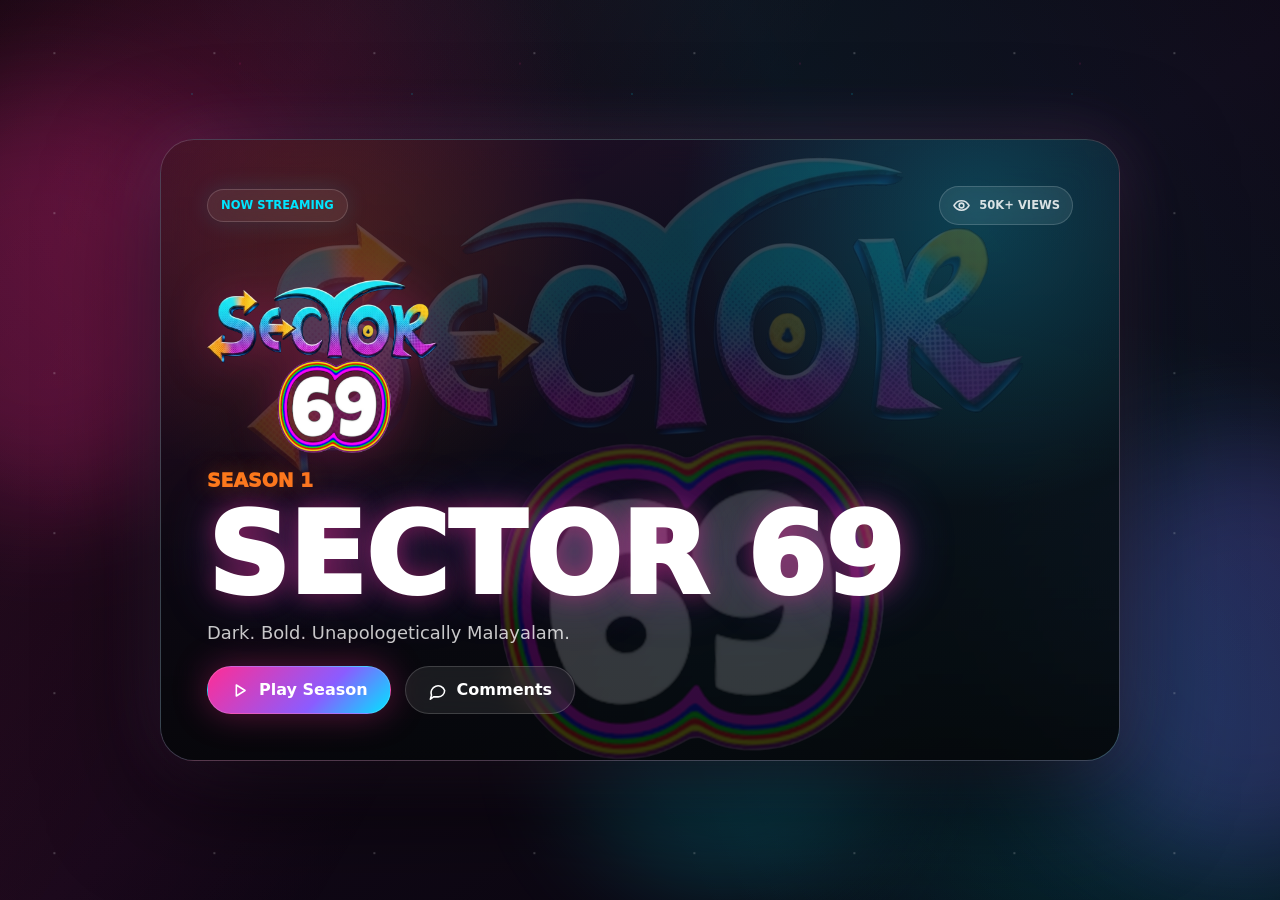
==== index.html @ 1bcd50fa "Initial commit" ====
<!DOCTYPE html>
<html lang="en">
  <head>
    <meta charset="UTF-8" />
    <meta name="viewport" content="width=device-width, initial-scale=1.0" />
    <meta name="description" content="Sector 69 - Season 1, now streaming in a premium vertical reel experience." />
    <title>Sector 69</title>
    <link rel="preload" href="assets/logo.png" as="image" />
    <link rel="stylesheet" href="css/style.css" />
  </head>
  <body class="landing-page">
    <div class="ambient" aria-hidden="true">
      <span class="orb orb-one"></span>
      <span class="orb orb-two"></span>
      <span class="orb orb-three"></span>
      <div class="landing-stars"></div>
    </div>

    <main class="hero-shell">
      <section class="hero-card" aria-labelledby="heroTitle">
        <div class="hero-card__art" aria-hidden="true">
          <img src="assets/logo.png" alt="" />
        </div>

        <div class="hero-card__content">
          <div class="hero-topline">
            <span class="streaming-label">Now Streaming</span>
            <span class="views-badge" aria-label="50 thousand plus views">
              <svg viewBox="0 0 24 24" aria-hidden="true">
                <path d="M2.5 12s3.4-6 9.5-6 9.5 6 9.5 6-3.4 6-9.5 6-9.5-6-9.5-6Z"></path>
                <circle cx="12" cy="12" r="3"></circle>
              </svg>
              50K+ Views
            </span>
          </div>

          <img class="hero-logo" src="assets/logo.png" alt="Sector 69" />
          <p class="hero-kicker">Season 1</p>
          <h1 id="heroTitle">Sector 69</h1>
          <p class="hero-copy">
            Dark. Bold. Unapologetically Malayalam.
          </p>

          <div class="hero-actions" aria-label="Primary actions">
            <a class="hero-button hero-button--primary" href="warning.html">
              <svg viewBox="0 0 24 24" aria-hidden="true">
                <path d="M8 5v14l11-7-11-7Z"></path>
              </svg>
              Play Season
            </a>
            <a class="hero-button hero-button--ghost" href="comments.html">
              <svg viewBox="0 0 24 24" aria-hidden="true">
                <path d="M21 12a8 8 0 0 1-8 8H7l-4 3 1.4-5.2A8 8 0 1 1 21 12Z"></path>
              </svg>
              Comments
            </a>
          </div>
        </div>
      </section>
    </main>
  </body>
</html>
---- css/style.css ----
:root {
  color-scheme: dark;
  --black: #050507;
  --pink: #ff2d95;
  --purple: #8b5cff;
  --cyan: #00e5ff;
  --orange: #ff7a18;
  --white: #ffffff;
  --glass: rgba(8, 8, 14, 0.58);
  --border: rgba(255, 255, 255, 0.18);
  --shadow: 0 32px 100px rgba(0, 0, 0, 0.78);
}

* {
  box-sizing: border-box;
  -webkit-tap-highlight-color: transparent;
}

html {
  min-height: 100%;
  overflow-x: hidden;
  overflow-y: auto;
  background: var(--black);
  scroll-behavior: smooth;
  touch-action: pan-y;
}

body {
  min-height: 100%;
  margin: 0;
  overflow-x: hidden;
  overflow-y: auto;
  background:
    radial-gradient(circle at 16% 18%, rgba(255, 45, 149, 0.18), transparent 30%),
    radial-gradient(circle at 84% 78%, rgba(0, 229, 255, 0.14), transparent 30%),
    linear-gradient(145deg, #050507 0%, #120817 52%, #05070d 100%);
  color: var(--white);
  font-family: Inter, ui-sans-serif, system-ui, -apple-system, BlinkMacSystemFont, "Segoe UI", sans-serif;
}

img {
  max-width: 100%;
  height: auto;
}

html:has(.season-page),
body.season-page,
body.season-page.is-ready {
  height: 100%;
  overflow: hidden;
}

button,
input {
  font: inherit;
}

button:focus-visible,
input:focus-visible {
  outline: 2px solid var(--cyan);
  outline-offset: 4px;
}

.ambient {
  position: fixed;
  inset: 0;
  z-index: 0;
  overflow: hidden;
  pointer-events: none;
}

.ambient::before {
  position: absolute;
  inset: -20%;
  content: "";
  background:
    linear-gradient(120deg, transparent 0%, rgba(255, 45, 149, 0.08) 28%, transparent 48%),
    linear-gradient(240deg, transparent 6%, rgba(0, 229, 255, 0.07) 36%, transparent 58%);
  animation: backgroundSweep 15s ease-in-out infinite alternate;
}

.orb {
  position: absolute;
  width: min(42vw, 420px);
  aspect-ratio: 1;
  border-radius: 50%;
  filter: blur(56px);
  opacity: 0.22;
  animation: floatOrb 14s ease-in-out infinite alternate;
}

.orb-one {
  left: -13vw;
  top: 10dvh;
  background: var(--pink);
}

.orb-two {
  right: -14vw;
  bottom: 4dvh;
  background: var(--purple);
  animation-delay: -5s;
}

.orb-three {
  left: 45vw;
  top: 65dvh;
  width: min(28vw, 300px);
  background: var(--cyan);
  animation-delay: -9s;
}

.particle-field,
.particle-field span {
  position: absolute;
  inset: 0;
}

.particle-field span {
  left: var(--x);
  top: var(--y);
  width: var(--s);
  height: var(--s);
  border-radius: 999px;
  background: var(--c);
  box-shadow: 0 0 20px var(--c);
  opacity: 0.62;
  animation: liftParticle var(--d) ease-in-out infinite;
  animation-delay: var(--delay);
}

.loader {
  position: fixed;
  inset: 0;
  z-index: 20;
  display: grid;
  place-items: center;
  padding: 28px;
  background:
    radial-gradient(circle at 50% 36%, rgba(255, 45, 149, 0.18), transparent 36%),
    radial-gradient(circle at 48% 64%, rgba(0, 229, 255, 0.1), transparent 34%),
    #050507;
  transition: opacity 800ms ease, visibility 800ms ease, filter 800ms ease;
}

.loader.is-hidden {
  visibility: hidden;
  opacity: 0;
  filter: blur(18px);
}

.loader__core {
  width: min(420px, 90vw);
  text-align: center;
}

.loader__season,
.loader__percent {
  margin: 0;
  text-shadow: 0 0 24px rgba(255, 45, 149, 0.7);
}

.loader__season {
  color: var(--cyan);
  font-size: clamp(1.1rem, 5vw, 1.55rem);
  font-weight: 800;
  text-transform: uppercase;
}

.loader__percent {
  margin-top: 22px;
  color: rgba(255, 255, 255, 0.78);
  font-weight: 800;
}

.loader__track {
  height: 12px;
  margin-top: 16px;
  overflow: hidden;
  border: 1px solid rgba(255, 255, 255, 0.22);
  border-radius: 999px;
  background: rgba(255, 255, 255, 0.08);
  box-shadow: inset 0 0 18px rgba(0, 0, 0, 0.72), 0 0 28px rgba(255, 45, 149, 0.24);
}

.loader__track span {
  display: block;
  width: 0%;
  height: 100%;
  border-radius: inherit;
  background: linear-gradient(90deg, var(--pink), var(--purple), var(--cyan), var(--orange));
  box-shadow: 0 0 30px rgba(0, 229, 255, 0.52);
  transition: width 120ms linear;
}

.reel-feed {
  position: relative;
  z-index: 1;
  height: 100dvh;
  overflow-x: hidden;
  overflow-y: auto;
  overscroll-behavior-y: contain;
  scroll-snap-type: y mandatory;
  scroll-behavior: smooth;
  scrollbar-width: none;
  -webkit-overflow-scrolling: touch;
}

.reel-feed::-webkit-scrollbar {
  display: none;
}

.site-header {
  position: static;
  z-index: 9999;
  background: transparent;
  border: none;
  border-radius: 0;
  box-shadow: none;
  backdrop-filter: none;
  pointer-events: none;
}

.site-logo {
  position: fixed;
  top: calc(20px + env(safe-area-inset-top));
  left: calc(20px + env(safe-area-inset-left));
  z-index: 9999;
  width: 56px;
  height: auto;
  display: block;
  object-fit: contain;
  background: transparent;
  border: none;
  border-radius: 0;
  box-shadow: none;
  filter: drop-shadow(0 0 12px rgba(255, 45, 149, 0.45)) drop-shadow(0 0 18px rgba(0, 229, 255, 0.2));
  pointer-events: none;
  opacity: 0;
  animation: logoFadeIn 700ms ease 450ms forwards;
}

.reel {
  height: 100dvh;
  min-height: 100dvh;
  display: grid;
  place-items: center;
  padding: max(12px, env(safe-area-inset-top)) 12px max(12px, env(safe-area-inset-bottom));
  scroll-snap-align: start;
  scroll-snap-stop: always;
}

.reel__stage {
  position: relative;
  width: min(100vw, 560px);
  height: 100dvh;
  max-height: 100dvh;
  aspect-ratio: 9 / 16;
  overflow: hidden;
  isolation: isolate;
  border-inline: 1px solid rgba(255, 255, 255, 0.12);
  background: #000;
  box-shadow: var(--shadow), 0 0 54px rgba(255, 45, 149, 0.12), 0 0 74px rgba(0, 229, 255, 0.08);
  opacity: 0.82;
}

.reel.is-active .reel__stage {
  opacity: 1;
}

.reel__stage::after {
  position: absolute;
  inset: 0;
  z-index: 2;
  pointer-events: none;
  content: "";
  background:
    linear-gradient(180deg, rgba(0, 0, 0, 0.22), transparent 22%, transparent 70%, rgba(0, 0, 0, 0.44)),
    radial-gradient(circle at 50% 80%, rgba(255, 45, 149, 0.12), transparent 36%);
}

.reel__video,
.reel__backdrop {
  position: absolute;
  inset: 0;
  width: 100%;
  height: 100%;
  display: block;
}

.reel__backdrop {
  z-index: 0;
  object-fit: cover;
  opacity: 0.32;
  filter: blur(24px) saturate(1.45) brightness(0.7);
  transform: scale(1.18);
}

.reel__video {
  z-index: 1;
  object-fit: contain;
  background: transparent;
  cursor: pointer;
  touch-action: manipulation;
}

.reel:first-of-type .reel__video {
  object-fit: cover;
}

.start-button {
  position: fixed;
  inset: 0;
  z-index: 9;
  display: grid;
  width: 100%;
  border: 0;
  place-items: center;
  cursor: pointer;
  background: radial-gradient(circle at center, rgba(255, 45, 149, 0.16), rgba(0, 0, 0, 0.12));
  transition: opacity 300ms ease, visibility 300ms ease, transform 300ms ease;
}

.start-button.is-hidden {
  visibility: hidden;
  opacity: 0;
  transform: scale(1.04);
  pointer-events: none;
}

.start-button__icon {
  width: clamp(96px, 24vw, 132px);
  aspect-ratio: 1;
  display: grid;
  place-items: center;
  border: 1px solid rgba(255, 255, 255, 0.34);
  border-radius: 999px;
  background: linear-gradient(145deg, rgba(255, 45, 149, 0.88), rgba(139, 92, 255, 0.74));
  box-shadow: 0 0 48px rgba(255, 45, 149, 0.52), 0 0 92px rgba(0, 229, 255, 0.2);
  animation: playPulse 1.45s ease-in-out infinite alternate;
  backdrop-filter: blur(18px);
}

.start-button__icon::before,
.feedback-icon::before {
  width: 0;
  height: 0;
  margin-left: 8px;
  border-top: 18px solid transparent;
  border-bottom: 18px solid transparent;
  border-left: 29px solid var(--white);
  content: "";
  filter: drop-shadow(0 0 16px rgba(255, 255, 255, 0.58));
}

.controls {
  position: absolute;
  left: max(16px, env(safe-area-inset-left));
  right: max(16px, env(safe-area-inset-right));
  bottom: max(16px, env(safe-area-inset-bottom));
  z-index: 5;
  display: flex;
  align-items: center;
  gap: 12px;
  max-width: calc(100% - 32px - env(safe-area-inset-left) - env(safe-area-inset-right));
  padding: 12px;
  border: 1px solid var(--border);
  border-radius: 18px;
  background:
    linear-gradient(180deg, rgba(5, 5, 7, 0.22), rgba(5, 5, 7, 0.74)),
    var(--glass);
  box-shadow: 0 18px 46px rgba(0, 0, 0, 0.38);
  opacity: 0;
  transform: translateY(8px);
  pointer-events: none;
  transition: opacity 220ms ease, transform 220ms ease;
  backdrop-filter: blur(18px);
}

.reel.controls-visible .controls,
.reel.is-paused .controls,
.reel:not(.is-playing) .controls {
  opacity: 1;
  transform: translateY(0);
  pointer-events: auto;
}

.control {
  width: 48px;
  height: 48px;
  flex: 0 0 48px;
  display: grid;
  place-items: center;
  border: 1px solid rgba(255, 255, 255, 0.18);
  border-radius: 16px;
  color: var(--white);
  cursor: pointer;
  background: rgba(255, 255, 255, 0.08);
  transition: transform 180ms ease, border-color 180ms ease, background 180ms ease;
}

.control:hover {
  border-color: rgba(0, 229, 255, 0.64);
  background: rgba(0, 229, 255, 0.12);
  transform: translateY(-1px);
}

.control svg {
  width: 24px;
  height: 24px;
  display: block;
  stroke: currentColor;
  fill: none;
  stroke-width: 2;
  stroke-linecap: round;
  stroke-linejoin: round;
}

.control-play::before {
  content: "";
  display: block;
  width: 0;
  height: 0;
  margin-left: 3px;
  border-top: 10px solid transparent;
  border-bottom: 10px solid transparent;
  border-left: 15px solid currentColor;
}

.reel.is-playing .control-play::before {
  width: 5px;
  height: 20px;
  margin-left: 0;
  border: 0;
  background: currentColor;
  box-shadow: 9px 0 0 currentColor;
}

.progress-wrap {
  display: flex;
  align-items: center;
  flex: 1;
  min-width: 0;
  height: 48px;
}

.seek {
  width: 100%;
  accent-color: var(--pink);
  cursor: pointer;
}

.feedback-icon {
  position: absolute;
  left: 50%;
  top: 50%;
  z-index: 6;
  width: 86px;
  aspect-ratio: 1;
  display: grid;
  place-items: center;
  border-radius: 999px;
  background: rgba(5, 5, 7, 0.52);
  box-shadow: 0 0 42px rgba(255, 45, 149, 0.42);
  opacity: 0;
  transform: translate(-50%, -50%) scale(0.82);
  pointer-events: none;
  backdrop-filter: blur(16px);
}

.feedback-icon.is-visible {
  animation: feedbackPop 620ms ease both;
}

.feedback-icon.is-pause::before {
  width: 7px;
  height: 30px;
  margin-left: 0;
  border: 0;
  background: var(--white);
  box-shadow: 13px 0 0 var(--white);
}

@media (min-width: 760px) {
  .reel {
    padding: max(18px, env(safe-area-inset-top)) 18px max(18px, env(safe-area-inset-bottom));
  }

  .reel__stage {
    width: min(72vw, 560px);
    height: min(100dvh, 920px);
    border: 1px solid var(--border);
    border-radius: 30px;
  }
}

@media (orientation: landscape) and (max-height: 560px) {
  .reel__stage {
    width: min(74vw, 760px);
    height: 100dvh;
    border-radius: 18px;
  }

}

@keyframes logoFadeIn {
  from {
    opacity: 0;
    transform: translateY(-6px);
  }
  to {
    opacity: 1;
    transform: translateY(0);
  }
}

@keyframes playPulse {
  to {
    transform: scale(1.06);
  }
}

@keyframes backgroundSweep {
  to {
    transform: translate3d(6%, -5%, 0) scale(1.08);
  }
}

@keyframes floatOrb {
  to {
    transform: translate3d(4vw, -5dvh, 0) scale(1.08);
  }
}

@keyframes liftParticle {
  50% {
    transform: translate3d(18px, -48px, 0);
    opacity: 1;
  }
  100% {
    transform: translate3d(-12px, -88px, 0);
    opacity: 0.15;
  }
}

@keyframes feedbackPop {
  0% {
    opacity: 0;
    transform: translate(-50%, -50%) scale(0.76);
  }
  22% {
    opacity: 1;
    transform: translate(-50%, -50%) scale(1);
  }
  100% {
    opacity: 0;
    transform: translate(-50%, -50%) scale(1.18);
  }
}

@media (prefers-reduced-motion: reduce) {
  *,
  *::before,
  *::after {
    scroll-behavior: auto !important;
    animation-duration: 0.001ms !important;
    animation-iteration-count: 1 !important;
    transition-duration: 0.001ms !important;
  }
}

.landing-page,
.comments-page,
.warning-page {
  min-height: 100dvh;
  overflow-x: hidden;
  overflow-y: auto;
}

html:has(.comments-page),
html:has(.warning-page),
body.comments-page,
body.warning-page {
  width: 100%;
  min-height: 100%;
  overflow-x: hidden;
  overflow-y: auto;
}

body.comments-page,
body.warning-page {
  height: auto;
  padding: 40px 24px 70px;
}

body.comments-page .comments-shell,
body.warning-page .warning-shell {
  min-height: auto;
  display: block;
  padding: 0;
}

.hero-shell,
.comments-shell,
.warning-shell {
  position: relative;
  z-index: 1;
  min-height: 100dvh;
  display: grid;
  place-items: center;
  padding: max(18px, env(safe-area-inset-top)) clamp(16px, 4vw, 48px) max(18px, env(safe-area-inset-bottom));
}

.landing-stars {
  position: absolute;
  inset: 0;
  background-image:
    radial-gradient(circle, rgba(255, 255, 255, 0.72) 0 1px, transparent 1.6px),
    radial-gradient(circle, rgba(0, 229, 255, 0.5) 0 1px, transparent 1.5px),
    radial-gradient(circle, rgba(255, 45, 149, 0.42) 0 1px, transparent 1.5px);
  background-position: 12% 18%, 70% 30%, 38% 78%;
  background-size: 160px 160px, 220px 220px, 280px 280px;
  opacity: 0.28;
  animation: starDrift 18s linear infinite;
}

.hero-card {
  position: relative;
  width: min(100%, 960px);
  min-height: min(620px, calc(100dvh - 36px));
  max-height: none;
  overflow: hidden;
  isolation: isolate;
  border: 1px solid rgba(255, 255, 255, 0.18);
  border-radius: 34px;
  background:
    linear-gradient(145deg, rgba(255, 45, 149, 0.16), rgba(139, 92, 255, 0.08) 36%, rgba(0, 229, 255, 0.1)),
    rgba(8, 8, 14, 0.68);
  box-shadow:
    0 34px 110px rgba(0, 0, 0, 0.72),
    0 0 64px rgba(255, 45, 149, 0.18),
    0 0 86px rgba(0, 229, 255, 0.1);
  backdrop-filter: blur(22px);
  animation: heroRise 760ms cubic-bezier(0.2, 0.9, 0.2, 1) both, cardFloat 6s ease-in-out 1s infinite alternate;
}

.hero-card::before,
.comments-card::before {
  position: absolute;
  inset: 0;
  z-index: -1;
  content: "";
  background:
    radial-gradient(circle at 18% 18%, rgba(255, 122, 24, 0.16), transparent 28%),
    radial-gradient(circle at 85% 12%, rgba(0, 229, 255, 0.22), transparent 30%),
    linear-gradient(180deg, rgba(5, 5, 7, 0.08), rgba(5, 5, 7, 0.86));
}

.hero-card__art {
  position: absolute;
  inset: 0;
  z-index: -1;
  display: grid;
  place-items: center;
  opacity: 0.18;
  filter: saturate(1.25);
}

.hero-card__art img {
  width: min(86vw, 860px);
  max-height: 84%;
  object-fit: contain;
  transform: rotate(-4deg) scale(1.08);
}

.hero-card__content {
  display: flex;
  min-height: inherit;
  max-height: inherit;
  flex-direction: column;
  justify-content: flex-end;
  gap: clamp(10px, 1.8dvh, 16px);
  padding: clamp(20px, 4vw, 46px);
}

.hero-topline {
  display: flex;
  align-items: center;
  justify-content: space-between;
  gap: 14px;
}

.streaming-label,
.views-badge {
  width: fit-content;
  border: 1px solid rgba(255, 255, 255, 0.16);
  border-radius: 999px;
  background: rgba(255, 255, 255, 0.08);
  color: rgba(255, 255, 255, 0.84);
  font-size: 0.72rem;
  font-weight: 900;
  line-height: 1;
  text-transform: uppercase;
  backdrop-filter: blur(16px);
}

.streaming-label {
  padding: 10px 13px;
  color: var(--cyan);
  box-shadow: 0 0 24px rgba(0, 229, 255, 0.12);
}

.views-badge {
  display: inline-flex;
  align-items: center;
  gap: 8px;
  padding: 9px 12px;
}

.views-badge svg,
.hero-button svg {
  width: 19px;
  height: 19px;
  display: block;
  fill: none;
  stroke: currentColor;
  stroke-width: 2;
  stroke-linecap: round;
  stroke-linejoin: round;
}

.hero-logo {
  width: min(230px, 58vw);
  height: auto;
  margin-top: auto;
  object-fit: contain;
  filter: drop-shadow(0 0 24px rgba(255, 45, 149, 0.36));
}

.hero-kicker {
  width: fit-content;
  margin: 0;
  color: var(--orange);
  font-size: clamp(0.92rem, 1.8vw, 1.18rem);
  font-weight: 950;
  text-transform: uppercase;
  text-shadow: 0 0 22px rgba(255, 122, 24, 0.36);
}

.hero-card h1,
.comments-card h1 {
  max-width: 760px;
  margin: 0;
  color: var(--white);
  font-size: clamp(3.5rem, 8.8vw, 7.6rem);
  font-weight: 1000;
  line-height: 0.86;
  text-transform: uppercase;
  text-shadow:
    0 0 24px rgba(255, 45, 149, 0.44),
    0 0 56px rgba(139, 92, 255, 0.28);
}

.hero-copy,
.comments-card p {
  max-width: 620px;
  margin: 0;
  color: rgba(255, 255, 255, 0.78);
  font-size: clamp(0.95rem, 1.6vw, 1.12rem);
  line-height: 1.45;
}

.hero-actions {
  display: flex;
  flex-wrap: wrap;
  align-items: center;
  gap: 14px;
  margin-top: 4px;
}

.hero-button {
  min-height: max(48px, 3rem);
  max-width: 100%;
  display: inline-flex;
  align-items: center;
  justify-content: center;
  gap: 10px;
  padding: 0 22px;
  border: 1px solid rgba(255, 255, 255, 0.16);
  border-radius: 999px;
  color: var(--white);
  font-weight: 900;
  line-height: 1.15;
  text-align: center;
  text-decoration: none;
  white-space: normal;
  transition: transform 180ms ease, box-shadow 180ms ease, border-color 180ms ease;
}

.hero-button--primary {
  background: linear-gradient(135deg, var(--pink), var(--purple) 62%, var(--cyan));
  box-shadow: 0 0 34px rgba(255, 45, 149, 0.34);
}

.hero-button--ghost {
  background: rgba(255, 255, 255, 0.08);
  backdrop-filter: blur(14px);
}

.hero-button:hover {
  border-color: rgba(0, 229, 255, 0.55);
  box-shadow: 0 0 34px rgba(0, 229, 255, 0.22), 0 0 42px rgba(255, 45, 149, 0.22);
  transform: translateY(-2px);
}

.comments-card {
  width: min(1040px, calc(100% - 32px));
  min-height: auto;
  max-height: none;
  overflow: visible;
  display: flex;
  flex-direction: column;
  gap: clamp(10px, 1.8dvh, 16px);
  padding: clamp(20px, 4vw, 46px);
  text-align: left;
  justify-content: flex-start;
  margin: 0 auto;
  position: relative;
  isolation: isolate;
  border: 1px solid rgba(255, 255, 255, 0.18);
  border-radius: 34px;
  background:
    linear-gradient(145deg, rgba(255, 45, 149, 0.16), rgba(139, 92, 255, 0.08) 36%, rgba(0, 229, 255, 0.1)),
    rgba(8, 8, 14, 0.68);
  box-shadow:
    0 34px 110px rgba(0, 0, 0, 0.72),
    0 0 64px rgba(255, 45, 149, 0.18),
    0 0 86px rgba(0, 229, 255, 0.1);
  backdrop-filter: blur(22px);
  animation: heroRise 760ms cubic-bezier(0.2, 0.9, 0.2, 1) both;
}

.comments-logo {
  width: min(190px, 52vw);
  height: auto;
  object-fit: contain;
  filter: drop-shadow(0 0 22px rgba(255, 45, 149, 0.34));
}

.comments-card h1 {
  font-size: clamp(2.6rem, 8vw, 5.4rem);
}

.comments-section-header {
  display: grid;
  gap: 4px;
  margin-top: 4px;
}

.comments-section-header h2 {
  margin: 0;
  color: var(--white);
  font-size: clamp(1.2rem, 3vw, 2rem);
  font-weight: 950;
  text-shadow: 0 0 22px rgba(255, 45, 149, 0.28);
}

.comments-section-header p {
  margin: 0;
  color: rgba(255, 255, 255, 0.68);
  font-size: 0.98rem;
}

.comments-feed {
  display: grid;
  gap: 12px;
  width: 100%;
  height: auto;
  min-height: 0;
  max-height: none;
  overflow: visible;
  padding: 4px 10px 4px 2px;
}

.comment-item {
  display: grid;
  grid-template-columns: 48px 1fr;
  gap: 12px;
  align-items: center;
  padding: 16px 14px 18px;
  border: 1px solid rgba(255, 255, 255, 0.13);
  border-radius: 18px;
  background:
    linear-gradient(135deg, rgba(255, 255, 255, 0.095), rgba(255, 255, 255, 0.035)),
    rgba(8, 8, 14, 0.42);
  box-shadow: 0 16px 38px rgba(0, 0, 0, 0.26);
  opacity: 0;
  transform: translateY(16px);
  animation: commentFadeUp 620ms ease forwards;
  animation-delay: var(--delay);
  transition: transform 180ms ease, border-color 180ms ease, box-shadow 180ms ease;
  backdrop-filter: blur(12px);
}

.comment-item:hover {
  border-color: rgba(0, 229, 255, 0.36);
  box-shadow: 0 20px 46px rgba(0, 0, 0, 0.34), 0 0 24px rgba(255, 45, 149, 0.14);
  transform: translateY(-2px);
}

.comment-avatar {
  width: 48px;
  height: 48px;
  display: grid;
  place-items: center;
  border-radius: 50%;
  color: var(--white);
  font-size: 0.82rem;
  font-weight: 1000;
  box-shadow: 0 0 22px rgba(255, 45, 149, 0.18);
}

.avatar-a {
  background: linear-gradient(135deg, #ff2d95, #8b5cff);
}

.avatar-b {
  background: linear-gradient(135deg, #00e5ff, #8b5cff);
}

.avatar-c {
  background: linear-gradient(135deg, #ff7a18, #ff2d95);
}

.avatar-d {
  background: linear-gradient(135deg, #18ffb2, #00e5ff);
}

.avatar-e {
  background: linear-gradient(135deg, #8b5cff, #ff7a18);
}

.avatar-f {
  background: linear-gradient(135deg, #263cff, #ff2d95);
}

.comment-body {
  min-width: 0;
}

.comment-meta {
  display: flex;
  align-items: baseline;
  justify-content: space-between;
  gap: 10px;
}

.comment-meta strong {
  color: var(--white);
  font-size: 0.96rem;
}

.comment-meta span {
  flex: 0 0 auto;
  color: rgba(255, 255, 255, 0.5);
  font-size: 0.78rem;
  font-weight: 700;
}

.comment-body p {
  margin: 9px 0 2px;
  color: rgba(255, 255, 255, 0.82);
  font-size: 0.98rem;
  line-height: 1.45;
  overflow-wrap: anywhere;
}

@keyframes commentFadeUp {
  to {
    opacity: 1;
    transform: translateY(0);
  }
}

.warning-shell {
  padding-block: max(18px, env(safe-area-inset-top)) max(18px, env(safe-area-inset-bottom));
}

.warning-card {
  position: relative;
  width: min(100%, 860px);
  max-height: none;
  overflow: visible;
  isolation: isolate;
  margin: 0 auto;
  padding: clamp(22px, 4vw, 42px);
  border: 1px solid rgba(255, 255, 255, 0.16);
  border-radius: 32px;
  background:
    radial-gradient(circle at 18% 8%, rgba(255, 45, 149, 0.18), transparent 28%),
    radial-gradient(circle at 88% 14%, rgba(0, 229, 255, 0.16), transparent 30%),
    linear-gradient(145deg, rgba(20, 5, 12, 0.9), rgba(9, 8, 20, 0.88));
  box-shadow:
    0 34px 110px rgba(0, 0, 0, 0.78),
    0 0 62px rgba(255, 45, 149, 0.18),
    inset 0 0 44px rgba(255, 255, 255, 0.035);
  backdrop-filter: blur(22px);
  animation: heroRise 700ms cubic-bezier(0.2, 0.9, 0.2, 1) both;
}

.warning-card::before {
  position: absolute;
  inset: 0;
  z-index: -1;
  content: "";
  background:
    linear-gradient(90deg, rgba(255, 45, 149, 0.16), transparent 28%, rgba(0, 229, 255, 0.12)),
    radial-gradient(circle at 50% 100%, rgba(255, 0, 64, 0.18), transparent 32%);
  opacity: 0.95;
}

.warning-logo {
  width: min(210px, 58vw);
  height: auto;
  display: block;
  margin: 0 auto clamp(16px, 3vw, 24px);
  object-fit: contain;
  filter: drop-shadow(0 0 24px rgba(255, 45, 149, 0.34));
}

.warning-heading {
  display: grid;
  gap: 10px;
  justify-items: center;
  text-align: center;
}

.warning-heading h1 {
  margin: 0;
  color: #ff315f;
  font-size: clamp(3.4rem, 10vw, 7.4rem);
  font-weight: 1000;
  line-height: 0.82;
  text-transform: uppercase;
  text-shadow:
    0 0 20px rgba(255, 49, 95, 0.62),
    0 0 54px rgba(255, 45, 149, 0.38);
  animation: warningPulse 2.4s ease-in-out infinite alternate;
}

.age-row {
  display: flex;
  align-items: center;
  justify-content: center;
  gap: 14px;
  margin-top: clamp(16px, 3vw, 24px);
}

.age-badge {
  display: inline-grid;
  width: 92px;
  height: 92px;
  place-items: center;
  border: 2px solid rgba(255, 49, 95, 0.82);
  border-radius: 28px;
  background: rgba(255, 49, 95, 0.12);
  color: var(--white);
  font-size: 2rem;
  font-weight: 1000;
  box-shadow: 0 0 34px rgba(255, 49, 95, 0.34);
}

.adults-only {
  color: var(--white);
  font-size: clamp(1.25rem, 3vw, 2rem);
  font-weight: 1000;
  text-transform: uppercase;
}

.warning-text,
.disclaimer-block p,
.confirm-block {
  color: rgba(255, 255, 255, 0.8);
  font-size: clamp(0.96rem, 1.7vw, 1.1rem);
  line-height: 1.55;
}

.warning-text {
  max-width: 700px;
  margin: 22px auto 0;
  text-align: center;
}

.warning-divider {
  height: 1px;
  margin: clamp(20px, 4vw, 30px) 0;
  background: linear-gradient(90deg, transparent, rgba(255, 45, 149, 0.72), rgba(0, 229, 255, 0.62), transparent);
  box-shadow: 0 0 22px rgba(0, 229, 255, 0.28);
}

.disclaimer-block h2 {
  margin: 0 0 10px;
  color: var(--cyan);
  font-size: 0.9rem;
  font-weight: 1000;
  letter-spacing: 0.08em;
  text-transform: uppercase;
}

.disclaimer-block p {
  margin: 0;
}

.disclaimer-block p + p {
  margin-top: 10px;
}

.confirm-block {
  margin-top: 18px;
}

.confirm-block p {
  margin: 0 0 12px;
  color: rgba(255, 255, 255, 0.9);
  font-weight: 800;
}

.confirm-block ul {
  display: grid;
  gap: 10px;
  margin: 0;
  padding: 0;
  list-style: none;
}

.confirm-block li {
  display: flex;
  align-items: flex-start;
  gap: 10px;
}

.confirm-block li span {
  color: var(--cyan);
  font-weight: 1000;
  text-shadow: 0 0 16px rgba(0, 229, 255, 0.46);
}

.warning-actions {
  display: grid;
  grid-template-columns: 1.5fr 1fr;
  gap: 14px;
  margin-top: clamp(22px, 4vw, 34px);
}

.hero-button--danger {
  background: linear-gradient(135deg, #ff315f, var(--pink) 48%, var(--purple));
  box-shadow: 0 0 38px rgba(255, 49, 95, 0.38);
  text-transform: uppercase;
}

.scroll-indicator {
  position: fixed;
  right: max(22px, env(safe-area-inset-right));
  top: 68%;
  z-index: 1000;
  display: inline-grid;
  gap: 6px;
  place-items: center;
  padding: 0;
  border: 0;
  border-radius: 0;
  color: var(--white);
  cursor: pointer;
  background: transparent;
  box-shadow: none;
  opacity: 1;
  transform: translateY(-50%);
  transition: opacity 240ms ease, transform 240ms ease, visibility 240ms ease;
  backdrop-filter: none;
}

.scroll-indicator.is-hidden {
  visibility: hidden;
  opacity: 0;
  pointer-events: none;
  transform: translateY(calc(-50% + 10px));
}

.scroll-indicator span {
  color: rgba(255, 255, 255, 0.82);
  font-size: 0.7rem;
  font-weight: 900;
  line-height: 1;
  text-transform: uppercase;
  letter-spacing: 0.04em;
}

.scroll-indicator svg {
  width: 25px;
  height: 25px;
  fill: none;
  stroke: var(--cyan);
  stroke-width: 2.2;
  stroke-linecap: round;
  stroke-linejoin: round;
  filter: drop-shadow(0 0 10px rgba(0, 229, 255, 0.62));
  animation: chevronBounce 1.35s ease-in-out infinite;
}

.scroll-indicator:hover {
  color: var(--cyan);
}

@keyframes warningPulse {
  to {
    text-shadow:
      0 0 28px rgba(255, 49, 95, 0.82),
      0 0 72px rgba(255, 45, 149, 0.52);
  }
}

@keyframes chevronBounce {
  0%,
  100% {
    opacity: 0.92;
    transform: translateY(0);
  }
  50% {
    opacity: 0.55;
    transform: translateY(12px);
  }
}

@keyframes heroRise {
  from {
    opacity: 0;
    transform: translateY(24px) scale(0.98);
  }
  to {
    opacity: 1;
    transform: translateY(0) scale(1);
  }
}

@keyframes cardFloat {
  to {
    transform: translateY(-8px);
  }
}

@keyframes starDrift {
  to {
    background-position: 12% 120%, 70% 132%, 38% 180%;
  }
}

@media (max-width: 640px) {
  .hero-shell,
  .comments-shell,
  .warning-shell {
    padding: 16px;
  }

  .hero-card {
    min-height: min(680px, calc(100dvh - 32px));
    max-height: none;
    border-radius: 26px;
  }

  .hero-card__content,
  .comments-card {
    padding: 22px;
  }

  .comments-card {
    min-height: auto;
    max-height: none;
    overflow: visible;
  }

  .comments-feed {
    max-height: none;
    overflow: visible;
    padding-right: 4px;
  }

  .comment-item {
    grid-template-columns: 42px 1fr;
    gap: 10px;
    padding: 14px 12px 16px;
  }

  .comment-avatar {
    width: 42px;
    height: 42px;
  }

  .comment-meta {
    align-items: flex-start;
    flex-direction: column;
    gap: 2px;
  }

  .hero-topline {
    align-items: flex-start;
    flex-direction: column;
  }

  .hero-card h1 {
    font-size: clamp(2.9rem, 16vw, 4.7rem);
  }

  .hero-actions,
  .hero-button,
  .warning-actions {
    width: 100%;
  }

  .hero-actions {
    align-items: stretch;
  }

  .controls {
    left: max(10px, env(safe-area-inset-left));
    right: max(10px, env(safe-area-inset-right));
    bottom: max(10px, env(safe-area-inset-bottom));
    gap: 8px;
    max-width: calc(100% - 20px - env(safe-area-inset-left) - env(safe-area-inset-right));
    padding: 10px;
    border-radius: 16px;
  }

  .control {
    width: 44px;
    height: 44px;
    flex-basis: 44px;
    border-radius: 14px;
  }

  .progress-wrap {
    height: 44px;
  }

  .warning-card {
    max-height: none;
    border-radius: 26px;
  }

  .age-row,
  .warning-actions {
    grid-template-columns: 1fr;
    flex-direction: column;
    align-items: stretch;
  }

  .age-badge {
    width: 82px;
    height: 82px;
    margin-inline: auto;
  }

  .adults-only,
  .warning-text {
    text-align: center;
  }

  .scroll-indicator {
    right: max(14px, env(safe-area-inset-right));
    top: 70%;
  }

  .scroll-indicator span {
    font-size: 0.62rem;
  }

  .scroll-indicator svg {
    width: 22px;
    height: 22px;
  }
}

@media (max-height: 740px) and (min-width: 641px) {
  .hero-card,
  .hero-card__content,
  .comments-card {
    gap: 10px;
    padding: 28px 44px;
  }

  .hero-logo {
    width: 210px;
  }

  .hero-card h1 {
    font-size: clamp(3.8rem, 7.6vw, 6.6rem);
  }

  .hero-copy {
    max-width: 560px;
    font-size: 0.98rem;
  }

  .hero-button {
    min-height: 46px;
  }
}
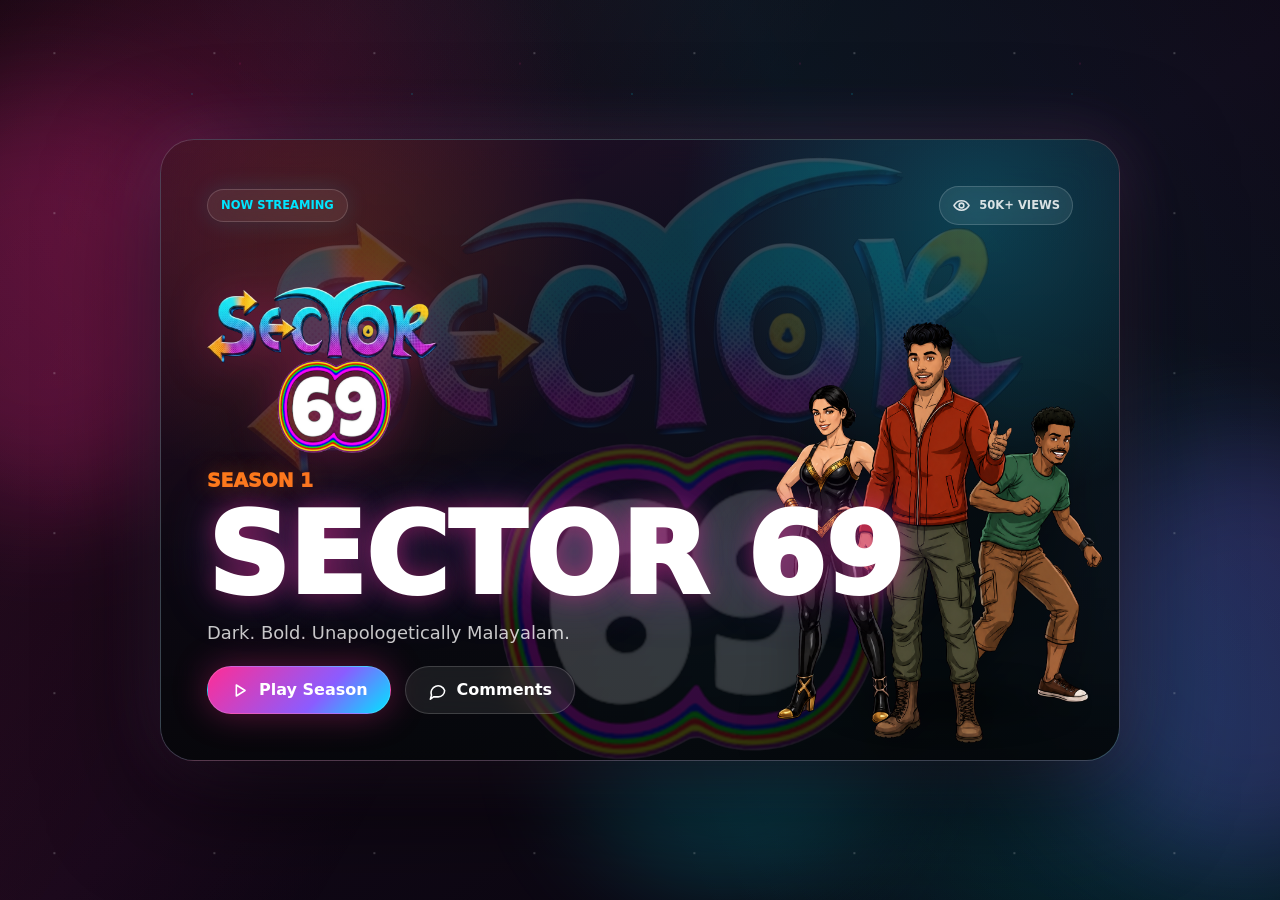
==== commit 2ba4619c: "final update" ====
--- a/index.html
+++ b/index.html
@@ -56,6 +56,10 @@
             </a>
           </div>
         </div>
+
+        <div class="hero-card__promo" aria-hidden="true">
+          <img src="assets/season-1-characters.png" alt="" />
+        </div>
       </section>
     </main>
   </body>
--- a/css/style.css
+++ b/css/style.css
@@ -218,14 +218,36 @@
   border-radius: 0;
   box-shadow: none;
   backdrop-filter: none;
-  pointer-events: none;
-}
-
-.site-logo {
+  pointer-events: auto;
+}
+
+.site-logo-link {
   position: fixed;
   top: calc(20px + env(safe-area-inset-top));
   left: calc(20px + env(safe-area-inset-left));
   z-index: 9999;
+  display: block;
+  width: 56px;
+  height: auto;
+  background: transparent;
+  border: none;
+  border-radius: 0;
+  box-shadow: none;
+  text-decoration: none;
+  pointer-events: auto;
+  cursor: pointer;
+  opacity: 0;
+  animation: logoFadeIn 700ms ease 450ms forwards;
+  transition: transform 180ms ease, filter 180ms ease;
+}
+
+.site-logo-link:hover,
+.site-logo-link:focus-visible {
+  transform: scale(1.06);
+  filter: drop-shadow(0 0 14px rgba(255, 45, 149, 0.56)) drop-shadow(0 0 22px rgba(0, 229, 255, 0.28));
+}
+
+.site-logo {
   width: 56px;
   height: auto;
   display: block;
@@ -236,8 +258,6 @@
   box-shadow: none;
   filter: drop-shadow(0 0 12px rgba(255, 45, 149, 0.45)) drop-shadow(0 0 18px rgba(0, 229, 255, 0.2));
   pointer-events: none;
-  opacity: 0;
-  animation: logoFadeIn 700ms ease 450ms forwards;
 }
 
 .reel {
@@ -673,7 +693,54 @@
   transform: rotate(-4deg) scale(1.08);
 }
 
+.hero-card__promo {
+  position: absolute;
+  right: 15px;
+  bottom: 15px;
+  z-index: 1;
+  isolation: isolate;
+  width: min(35%, 330px);
+  height: 82%;
+  pointer-events: none;
+  opacity: 0;
+  animation:
+    promoArtRise 900ms cubic-bezier(0.2, 0.9, 0.2, 1) 260ms forwards,
+    promoArtFloat 4.8s ease-in-out 1.2s infinite alternate;
+}
+
+.hero-card__promo::before {
+  display: none;
+  content: none;
+}
+
+.hero-card__promo::after {
+  position: absolute;
+  left: 12%;
+  right: 4%;
+  bottom: 2%;
+  z-index: -1;
+  height: 12%;
+  content: "";
+  border-radius: 999px;
+  background: radial-gradient(ellipse at center, rgba(0, 0, 0, 0.44), transparent 68%);
+  filter: blur(10px);
+  pointer-events: none;
+}
+
+.hero-card__promo img {
+  position: relative;
+  z-index: 1;
+  width: 100%;
+  height: 100%;
+  display: block;
+  object-fit: contain;
+  object-position: center bottom;
+  filter: drop-shadow(0 20px 24px rgba(0, 0, 0, 0.36));
+}
+
 .hero-card__content {
+  position: relative;
+  z-index: 2;
   display: flex;
   min-height: inherit;
   max-height: inherit;
@@ -1248,6 +1315,23 @@
   }
 }
 
+@keyframes promoArtRise {
+  from {
+    opacity: 0;
+    transform: translateY(22px);
+  }
+  to {
+    opacity: 1;
+    transform: translateY(0);
+  }
+}
+
+@keyframes promoArtFloat {
+  to {
+    transform: translateY(-4px);
+  }
+}
+
 @keyframes starDrift {
   to {
     background-position: 12% 120%, 70% 132%, 38% 180%;
@@ -1267,9 +1351,28 @@
     border-radius: 26px;
   }
 
+  .hero-card__promo {
+    position: relative;
+    right: auto;
+    bottom: auto;
+    align-self: flex-end;
+    width: min(50vw, 210px);
+    height: auto;
+    margin: 10px 15px 15px auto;
+    order: 2;
+  }
+
+  .hero-card__promo img {
+    height: auto;
+  }
+
   .hero-card__content,
   .comments-card {
     padding: 22px;
+  }
+
+  .hero-card__content {
+    min-height: auto;
   }
 
   .comments-card {
@@ -1379,6 +1482,119 @@
   }
 }
 
+@media (max-width: 767px) {
+  body.season-page {
+    height: 100vh;
+    height: 100svh;
+    height: 100dvh;
+    overflow: hidden;
+  }
+
+  body.season-page .reel-feed {
+    height: 100vh;
+    height: 100svh;
+    height: 100dvh;
+    overflow-x: hidden;
+    overflow-y: auto;
+  }
+
+  body.season-page .site-logo-link {
+    top: calc(10px + env(safe-area-inset-top));
+    left: calc(10px + env(safe-area-inset-left));
+    width: clamp(42px, 12vw, 50px);
+  }
+
+  body.season-page .site-logo {
+    width: 100%;
+  }
+
+  body.season-page .reel {
+    height: 100vh;
+    height: 100svh;
+    height: 100dvh;
+    min-height: 100vh;
+    min-height: 100svh;
+    min-height: 100dvh;
+    place-items: start center;
+    padding: calc(60px + env(safe-area-inset-top)) 10px calc(10px + env(safe-area-inset-bottom));
+  }
+
+  body.season-page .reel__stage {
+    width: calc(100vw - 20px);
+    max-width: 100%;
+    height: calc(100vh - 110px);
+    height: calc(100svh - 110px);
+    height: calc(100dvh - 110px);
+    max-height: calc(100vh - 110px);
+    max-height: calc(100svh - 110px);
+    max-height: calc(100dvh - 110px);
+    min-height: 0;
+    aspect-ratio: auto;
+    border-radius: 18px;
+    border-inline: 1px solid rgba(255, 255, 255, 0.12);
+  }
+
+  body.season-page .reel__video {
+    object-fit: contain;
+  }
+
+  body.season-page .reel:first-of-type .reel__video {
+    object-fit: contain;
+  }
+
+  body.season-page .controls {
+    left: max(8px, env(safe-area-inset-left));
+    right: max(8px, env(safe-area-inset-right));
+    bottom: max(8px, env(safe-area-inset-bottom));
+    gap: 8px;
+    max-width: calc(100% - 16px - env(safe-area-inset-left) - env(safe-area-inset-right));
+    padding: 8px;
+    border-radius: 14px;
+  }
+
+  body.season-page .control {
+    width: 44px;
+    height: 44px;
+    flex: 0 0 44px;
+    border-radius: 13px;
+  }
+
+  body.season-page .progress-wrap {
+    min-width: 0;
+    height: 44px;
+  }
+}
+
+@media (max-width: 767px) and (orientation: landscape) {
+  body.season-page .reel {
+    padding: calc(8px + env(safe-area-inset-top)) 54px calc(8px + env(safe-area-inset-bottom));
+    place-items: center;
+  }
+
+  body.season-page .reel__stage {
+    width: min(calc(100vw - 108px), 760px);
+    height: calc(100vh - 16px);
+    height: calc(100svh - 16px);
+    height: calc(100dvh - 16px);
+    max-height: calc(100vh - 16px);
+    max-height: calc(100svh - 16px);
+    max-height: calc(100dvh - 16px);
+  }
+
+  body.season-page .site-logo-link {
+    width: 42px;
+  }
+}
+
+@media (min-width: 641px) and (max-width: 980px) {
+  .hero-card__promo {
+    width: min(34%, 260px);
+    height: 68%;
+    right: 15px;
+    bottom: 15px;
+  }
+}
+
 @media (max-height: 740px) and (min-width: 641px) {
   .hero-card,
   .hero-card__content,
@@ -1403,4 +1619,9 @@
   .hero-button {
     min-height: 46px;
   }
-}
+
+  .hero-card__promo {
+    height: 76%;
+    width: min(34%, 280px);
+  }
+}
